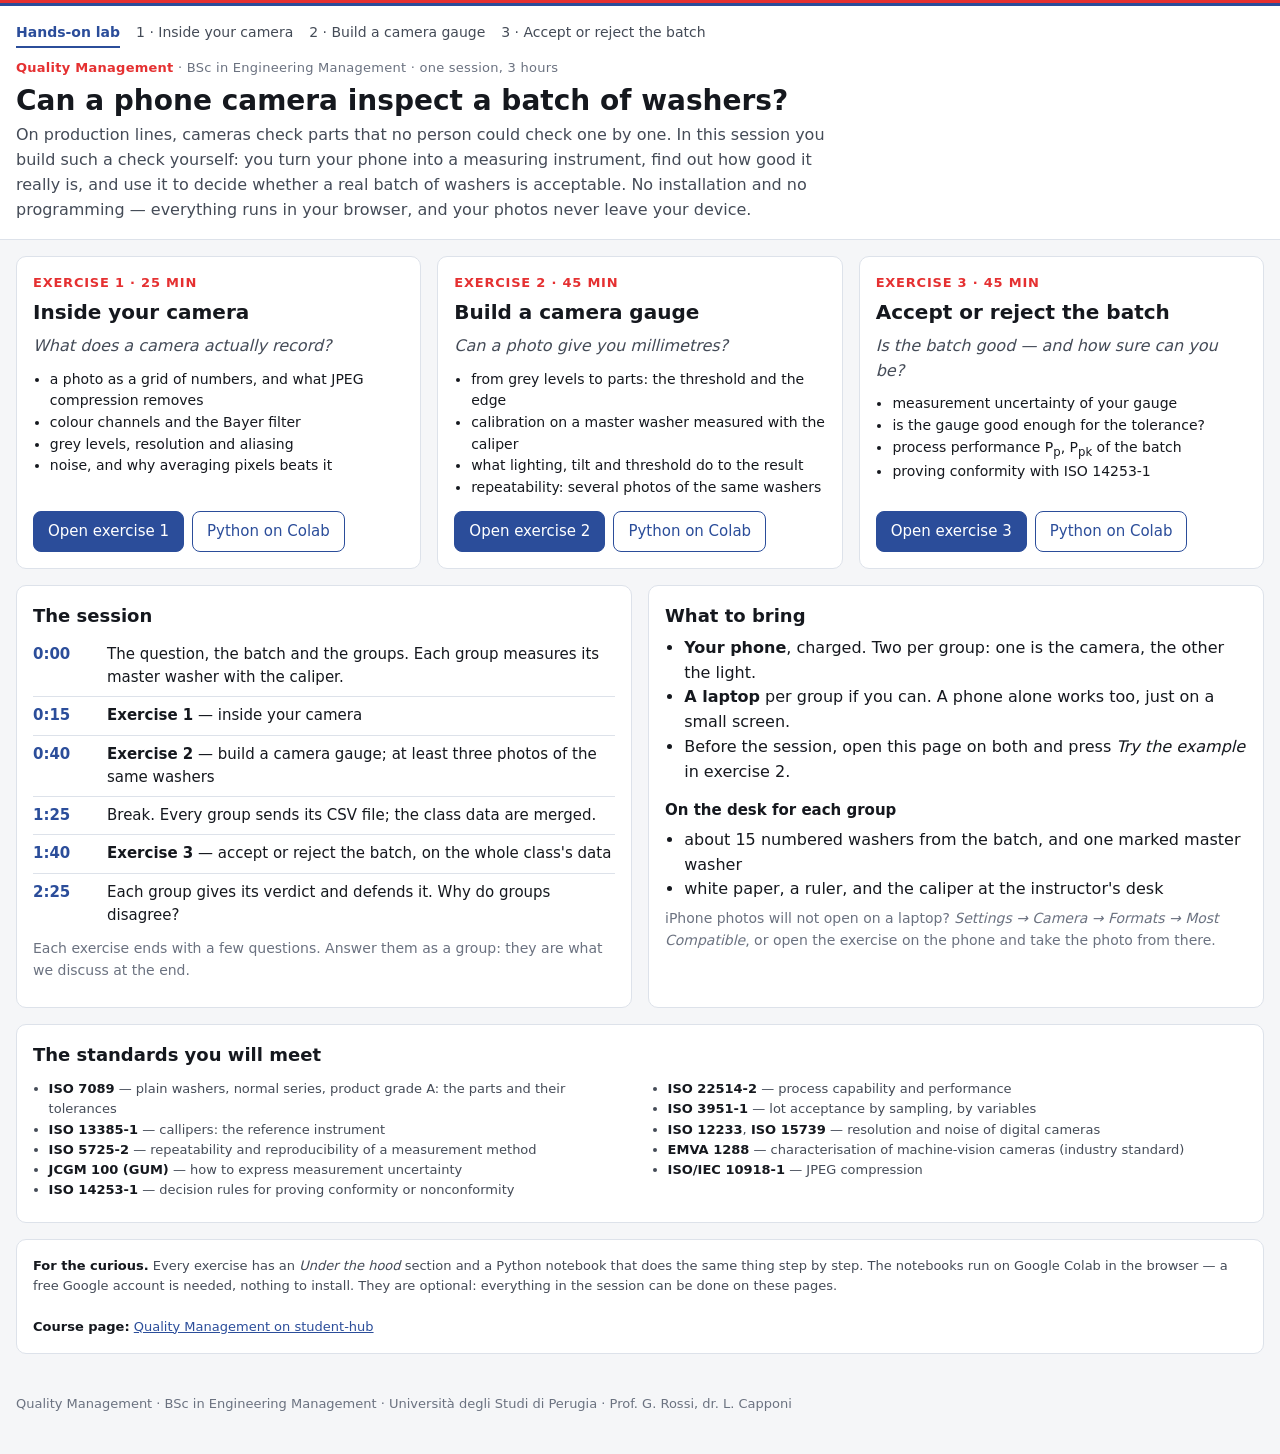
==== materials/quality-management/lab/index.html @ 6c91ad79 "update training" ====
<!DOCTYPE html>
<html lang="en">
<head>
<meta charset="utf-8">
<meta name="viewport" content="width=device-width, initial-scale=1">
<title>Hands-on lab — Quality Management</title>
<meta name="description" content="Can a phone camera inspect a batch of washers? Three hands-on exercises for the Quality Management course, University of Perugia.">
<link rel="stylesheet" href="lab.css">
</head>
<body>

<header class="top">
  <div class="rules"></div>
  <div class="top-in">
    <nav class="nav" aria-label="Lab exercises">
      <a class="home" href="index.html" aria-current="page">Hands-on lab</a>
      <a href="camera.html">1 · Inside your camera</a>
      <a href="gauge.html">2 · Build a camera gauge</a>
      <a href="batch.html">3 · Accept or reject the batch</a>
    </nav>
    <div class="crumbs"><b>Quality Management</b> · BSc in Engineering Management · one session, 3 hours</div>
    <h1>Can a phone camera inspect a batch of washers?</h1>
    <p class="lead">On production lines, cameras check parts that no person could check one by one. In this session you build such a check yourself: you turn your phone into a measuring instrument, find out how good it really is, and use it to decide whether a real batch of washers is acceptable. No installation and no programming — everything runs in your browser, and your photos never leave your device.</p>
  </div>
</header>

<main>
  <div class="ex-grid">
    <article class="card ex">
      <div class="num">Exercise 1 · 25 min</div>
      <h2>Inside your camera</h2>
      <p class="q">What does a camera actually record?</p>
      <ul>
        <li>a photo as a grid of numbers, and what JPEG compression removes</li>
        <li>colour channels and the Bayer filter</li>
        <li>grey levels, resolution and aliasing</li>
        <li>noise, and why averaging pixels beats it</li>
      </ul>
      <div class="go">
        <a class="btn" href="camera.html">Open exercise 1</a>
        <a class="btn ghost" href="https://colab.research.google.com/github/LolloCappo/student-hub/blob/main/materials/quality-management/lab/notebooks/1-inside-your-camera.ipynb" target="_blank" rel="noopener">Python on Colab</a>
      </div>
    </article>
    <article class="card ex">
      <div class="num">Exercise 2 · 45 min</div>
      <h2>Build a camera gauge</h2>
      <p class="q">Can a photo give you millimetres?</p>
      <ul>
        <li>from grey levels to parts: the threshold and the edge</li>
        <li>calibration on a master washer measured with the caliper</li>
        <li>what lighting, tilt and threshold do to the result</li>
        <li>repeatability: several photos of the same washers</li>
      </ul>
      <div class="go">
        <a class="btn" href="gauge.html">Open exercise 2</a>
        <a class="btn ghost" href="https://colab.research.google.com/github/LolloCappo/student-hub/blob/main/materials/quality-management/lab/notebooks/2-camera-gauge.ipynb" target="_blank" rel="noopener">Python on Colab</a>
      </div>
    </article>
    <article class="card ex">
      <div class="num">Exercise 3 · 45 min</div>
      <h2>Accept or reject the batch</h2>
      <p class="q">Is the batch good — and how sure can you be?</p>
      <ul>
        <li>measurement uncertainty of your gauge</li>
        <li>is the gauge good enough for the tolerance?</li>
        <li>process performance P<sub>p</sub>, P<sub>pk</sub> of the batch</li>
        <li>proving conformity with ISO 14253-1</li>
      </ul>
      <div class="go">
        <a class="btn" href="batch.html">Open exercise 3</a>
        <a class="btn ghost" href="https://colab.research.google.com/github/LolloCappo/student-hub/blob/main/materials/quality-management/lab/notebooks/3-accept-or-reject.ipynb" target="_blank" rel="noopener">Python on Colab</a>
      </div>
    </article>
  </div>

  <div class="two">
    <div class="card">
      <h2>The session</h2>
      <ul class="timeline">
        <li><span class="t">0:00</span><span>The question, the batch and the groups. Each group measures its master washer with the caliper.</span></li>
        <li><span class="t">0:15</span><span><b>Exercise 1</b> — inside your camera</span></li>
        <li><span class="t">0:40</span><span><b>Exercise 2</b> — build a camera gauge; at least three photos of the same washers</span></li>
        <li><span class="t">1:25</span><span>Break. Every group sends its CSV file; the class data are merged.</span></li>
        <li><span class="t">1:40</span><span><b>Exercise 3</b> — accept or reject the batch, on the whole class's data</span></li>
        <li><span class="t">2:25</span><span>Each group gives its verdict and defends it. Why do groups disagree?</span></li>
      </ul>
      <p class="hint">Each exercise ends with a few questions. Answer them as a group: they are what we discuss at the end.</p>
    </div>
    <div class="card">
      <h2>What to bring</h2>
      <ul class="kit">
        <li><b>Your phone</b>, charged. Two per group: one is the camera, the other the light.</li>
        <li><b>A laptop</b> per group if you can. A phone alone works too, just on a small screen.</li>
        <li>Before the session, open this page on both and press <i>Try the example</i> in exercise 2.</li>
      </ul>
      <h3>On the desk for each group</h3>
      <ul class="kit">
        <li>about 15 numbered washers from the batch, and one marked master washer</li>
        <li>white paper, a ruler, and the caliper at the instructor's desk</li>
      </ul>
      <p class="hint">iPhone photos will not open on a laptop? <i>Settings → Camera → Formats → Most Compatible</i>, or open the exercise on the phone and take the photo from there.</p>
    </div>
  </div>

  <div class="card">
    <h2>The standards you will meet</h2>
    <div class="two" style="gap:4px 24px">
      <ul class="kit std">
        <li><b>ISO 7089</b> — plain washers, normal series, product grade A: the parts and their tolerances</li>
        <li><b>ISO 13385-1</b> — callipers: the reference instrument</li>
        <li><b>ISO 5725-2</b> — repeatability and reproducibility of a measurement method</li>
        <li><b>JCGM 100 (GUM)</b> — how to express measurement uncertainty</li>
        <li><b>ISO 14253-1</b> — decision rules for proving conformity or nonconformity</li>
      </ul>
      <ul class="kit std">
        <li><b>ISO 22514-2</b> — process capability and performance</li>
        <li><b>ISO 3951-1</b> — lot acceptance by sampling, by variables</li>
        <li><b>ISO 12233</b>, <b>ISO 15739</b> — resolution and noise of digital cameras</li>
        <li><b>EMVA 1288</b> — characterisation of machine-vision cameras (industry standard)</li>
        <li><b>ISO/IEC 10918-1</b> — JPEG compression</li>
      </ul>
    </div>
  </div>

  <div class="card std">
    <b>For the curious.</b> Every exercise has an <i>Under the hood</i> section and a Python notebook that does the same thing step by step. The notebooks run on Google Colab in the browser — a free Google account is needed, nothing to install. They are optional: everything in the session can be done on these pages.
    <br><br>
    <b>Course page:</b> <a href="https://github.com/LolloCappo/student-hub/tree/main/materials/quality-management">Quality Management on student-hub</a>
  </div>
</main>

<footer>Quality Management · BSc in Engineering Management · Università degli Studi di Perugia · Prof. G. Rossi, dr. L. Capponi</footer>
</body>
</html>
---- materials/quality-management/lab/lab.css ----
/* =====================================================================
   Quality Management — hands-on lab. Shared style for every page.
   UniPG red #E53031 and blue #2B4D9A, as in the course slides.
   ===================================================================== */
:root {
  --red: #E53031; --blue: #2B4D9A;
  --ink: #15181e; --ink-2: #444b57; --muted: #6b7280;
  --line: #dde2ea; --bg: #f5f6f8; --card: #ffffff;
  --blue-weak: rgba(43, 77, 154, 0.08); --red-weak: rgba(229, 48, 49, 0.08);
  /* status: reserved for conformity decisions, always shown with a symbol and a word */
  --ok: #1f7a3a; --ok-weak: #e7f4ea; --warn: #a15c00; --warn-weak: #fff3df; --bad: #b42318; --bad-weak: #fde8e6;
  --radius: 10px;
  color-scheme: light;
}
* { box-sizing: border-box; }
html { -webkit-text-size-adjust: 100%; }
body {
  margin: 0; background: var(--bg); color: var(--ink);
  font: 16px/1.55 system-ui, -apple-system, "Segoe UI", Roboto, sans-serif;
}
a { color: var(--blue); }
code, pre, .mono { font-family: ui-monospace, "Cascadia Code", Consolas, monospace; }
code { font-size: 0.92em; background: #eef1f6; padding: 1px 5px; border-radius: 4px; }

/* ---------- header and navigation ---------- */
.top { background: var(--card); border-bottom: 1px solid var(--line); }
.top-in { max-width: 1320px; margin: 0 auto; padding: 14px 16px 16px; }
.rules { height: 3px; background: var(--red); box-shadow: 0 3px 0 var(--blue); margin-bottom: 3px; }
.nav { display: flex; flex-wrap: wrap; gap: 4px 16px; font-size: 14px; margin-bottom: 10px; }
.nav a { text-decoration: none; color: var(--ink-2); padding: 2px 0; border-bottom: 2px solid transparent; }
.nav a:hover { color: var(--blue); }
.nav a[aria-current=page] { color: var(--blue); border-bottom-color: var(--blue); font-weight: 600; }
.nav .home { color: var(--red); font-weight: 700; }
.crumbs { font-size: 13px; color: var(--muted); letter-spacing: 0.02em; }
.crumbs b { color: var(--red); font-weight: 700; }
h1 { font-size: 28px; line-height: 1.2; margin: 6px 0 6px; }
.lead { max-width: 820px; color: var(--ink-2); margin: 0; }

/* ---------- layout ---------- */
main { max-width: 1320px; margin: 0 auto; padding: 16px; }
.grid { display: grid; grid-template-columns: minmax(0, 1.35fr) minmax(0, 1fr); gap: 16px; align-items: start; }
@media (max-width: 980px) { .grid { grid-template-columns: minmax(0, 1fr); } }
.viewer { position: sticky; top: 12px; }
@media (max-width: 980px) { .viewer { position: static; } }
.two { display: grid; grid-template-columns: 1fr 1fr; gap: 16px; }
@media (max-width: 760px) { .two { grid-template-columns: 1fr; } }

.card { background: var(--card); border: 1px solid var(--line); border-radius: var(--radius); padding: 16px; margin-bottom: 16px; }
.card h2 { font-size: 18px; margin: 0 0 4px; display: flex; align-items: center; gap: 10px; }
.card h3 { font-size: 15px; margin: 14px 0 4px; }
.step-n {
  display: inline-flex; width: 26px; height: 26px; border-radius: 50%; flex: none;
  align-items: center; justify-content: center;
  background: var(--blue); color: #fff; font-size: 14px; font-weight: 700;
}
.hint { color: var(--muted); font-size: 14px; margin: 4px 0 10px; }
.why {
  border-left: 3px solid var(--red); background: var(--red-weak);
  padding: 8px 12px; border-radius: 4px; font-size: 14px; margin-top: 12px;
}
.why b { color: var(--ink); }
.note {
  border-left: 3px solid var(--blue); background: var(--blue-weak);
  padding: 8px 12px; border-radius: 4px; font-size: 14px; margin-top: 12px;
}

/* ---------- controls ---------- */
.row { display: flex; flex-wrap: wrap; gap: 8px; align-items: center; }
button, .btn {
  font: inherit; font-size: 15px; border-radius: 8px; padding: 8px 14px; cursor: pointer;
  border: 1px solid var(--blue); background: var(--blue); color: #fff; min-height: 40px;
  text-decoration: none; display: inline-flex; align-items: center; gap: 6px;
}
button.ghost, .btn.ghost { background: #fff; color: var(--blue); }
button:disabled { opacity: 0.45; cursor: not-allowed; }
button.danger { border-color: var(--bad); background: #fff; color: var(--bad); }
input[type=number], input[type=text], select {
  font: inherit; font-size: 15px; padding: 7px 10px; border: 1px solid var(--line);
  border-radius: 8px; min-height: 40px; background: #fff; color: var(--ink);
}
input[type=number] { width: 120px; }
input[type=range] { width: 100%; accent-color: var(--blue); }
label.inline { display: inline-flex; align-items: center; gap: 6px; font-size: 15px; }
.seg { display: inline-flex; flex-wrap: wrap; border: 1px solid var(--blue); border-radius: 8px; overflow: hidden; }
.seg button { border: 0; border-radius: 0; background: #fff; color: var(--blue); }
.seg button[aria-pressed=true] { background: var(--blue); color: #fff; }
.value { font-weight: 700; font-variant-numeric: tabular-nums; }
.status { font-size: 14px; color: var(--ink-2); margin-top: 8px; min-height: 1.4em; }
.status.warn { color: #9a3412; }

/* ---------- viewer ---------- */
.stage {
  position: relative; background: #e9ebef; border-radius: 8px; overflow: hidden;
  min-height: 240px; display: flex; align-items: center; justify-content: center;
}
.stage canvas { display: block; width: 100%; height: auto; cursor: crosshair; touch-action: manipulation; }
.empty { color: var(--muted); padding: 40px 20px; text-align: center; font-size: 15px; }
.toolbar { display: flex; flex-wrap: wrap; gap: 14px; margin: 10px 2px 0; font-size: 14px; color: var(--ink-2); }
.detail { display: grid; grid-template-columns: 220px minmax(0, 1fr); gap: 14px; margin-top: 12px; align-items: start; }
@media (max-width: 520px) { .detail { grid-template-columns: minmax(0, 1fr); } }
.zoombox { width: 220px; height: 220px; border-radius: 8px; background: #e9ebef; image-rendering: pixelated; }
.detail p { margin: 0 0 6px; font-size: 14px; }

/* ---------- charts ---------- */
.chart { position: relative; margin-top: 4px; }
.chart svg { display: block; width: 100%; height: auto; overflow: visible; }
.chart text { font-family: system-ui, -apple-system, "Segoe UI", Roboto, sans-serif; }
.tip {
  position: absolute; pointer-events: none; background: var(--ink); color: #fff;
  font-size: 12px; padding: 4px 8px; border-radius: 5px; white-space: nowrap;
  transform: translate(-50%, -115%); display: none; z-index: 5;
}
.legend { display: flex; gap: 14px; font-size: 13px; color: var(--ink-2); margin-top: 6px; flex-wrap: wrap; }
.sw { display: inline-block; width: 12px; height: 12px; border-radius: 3px; vertical-align: -2px; margin-right: 5px; }
.ln { display: inline-block; width: 18px; height: 0; border-top: 2px solid var(--ink); vertical-align: 3px; margin-right: 5px; }
.ln.dash { border-top-style: dashed; }

/* ---------- tables ---------- */
.tbl-wrap { overflow-x: auto; }
table { border-collapse: collapse; width: 100%; font-size: 14px; font-variant-numeric: tabular-nums; }
th { text-align: left; font-weight: 600; color: var(--ink-2); border-bottom: 2px solid var(--line); padding: 6px 8px; white-space: nowrap; }
td { border-bottom: 1px solid var(--line); padding: 5px 8px; white-space: nowrap; }
td.num, th.num { text-align: right; }
tr.sel td { background: var(--blue-weak); }
tr.master td:first-child { box-shadow: inset 3px 0 0 var(--red); }
tbody.click tr { cursor: pointer; }
td input[type=text] { width: 64px; min-height: 30px; padding: 3px 6px; font-size: 14px; }
.tag { display: inline-block; font-size: 12px; padding: 1px 7px; border-radius: 999px; border: 1px solid; white-space: nowrap; }
.tag.m { color: var(--red); border-color: var(--red); }
.tag.w { color: #9a3412; border-color: #f0b78a; background: #fff7ed; }
.st-ok { color: var(--ok); } .st-warn { color: var(--warn); } .st-bad { color: var(--bad); }
.pill { display: inline-flex; gap: 6px; align-items: center; font-weight: 600; padding: 2px 10px; border-radius: 999px; font-size: 14px; }
.pill.ok { background: var(--ok-weak); color: var(--ok); }
.pill.warn { background: var(--warn-weak); color: var(--warn); }
.pill.bad { background: var(--bad-weak); color: var(--bad); }

/* ---------- key figures ---------- */
.figs { display: grid; grid-template-columns: repeat(auto-fit, minmax(140px, 1fr)); gap: 10px; margin-top: 8px; }
.fig { border: 1px solid var(--line); border-radius: 8px; padding: 8px 10px; }
.fig .k { font-size: 12px; color: var(--muted); }
.fig .v { font-size: 20px; font-weight: 700; font-variant-numeric: tabular-nums; }
.fig .s { font-size: 12px; color: var(--ink-2); }

/* ---------- disclosure, code, lists ---------- */
details { border: 1px solid var(--line); border-radius: var(--radius); background: var(--card); margin-bottom: 16px; }
details > summary { cursor: pointer; padding: 14px 16px; font-weight: 600; list-style: none; }
details > summary::-webkit-details-marker { display: none; }
details > summary::before { content: '▸'; display: inline-block; width: 1.1em; color: var(--blue); }
details[open] > summary::before { content: '▾'; }
details > .in { padding: 0 16px 16px; }
pre {
  background: #0f1420; color: #e6e9ef; padding: 14px; border-radius: 8px; overflow-x: auto;
  font-size: 13px; line-height: 1.5; margin: 8px 0;
}
ol.q { padding-left: 1.3em; margin: 6px 0 0; }
ol.q li { margin-bottom: 8px; }
ul.kit { padding-left: 1.2em; margin: 6px 0; }
.std { font-size: 13px; color: var(--ink-2); }
.std b { color: var(--ink); }

/* ---------- home page ---------- */
.ex-grid { display: grid; grid-template-columns: repeat(3, minmax(0, 1fr)); gap: 16px; }
@media (max-width: 900px) { .ex-grid { grid-template-columns: minmax(0, 1fr); } }
.ex { display: flex; flex-direction: column; }
.ex .num { font-size: 13px; font-weight: 700; color: var(--red); letter-spacing: 0.06em; text-transform: uppercase; }
.ex h2 { font-size: 20px; margin: 4px 0 6px; display: block; }
.ex .q { font-style: italic; color: var(--ink-2); margin: 0 0 10px; }
.ex ul { padding-left: 1.2em; margin: 0 0 12px; font-size: 14px; }
.ex .go { margin-top: auto; display: flex; gap: 8px; flex-wrap: wrap; }
.timeline { list-style: none; padding: 0; margin: 6px 0 0; }
.timeline li { display: grid; grid-template-columns: 64px minmax(0, 1fr); gap: 10px; padding: 7px 0; border-bottom: 1px solid var(--line); font-size: 15px; }
.timeline li:last-child { border-bottom: 0; }
.timeline .t { font-weight: 700; color: var(--blue); font-variant-numeric: tabular-nums; }

/* ---------- lightbox ---------- */
#lightbox {
  position: fixed; inset: 0; background: #fff; z-index: 50; display: none;
  align-items: flex-start; justify-content: center; cursor: pointer;
}
#lightbox p { color: #c8c8c8; font-size: 13px; margin-top: 10px; }
footer { max-width: 1320px; margin: 0 auto; padding: 8px 16px 40px; color: var(--muted); font-size: 13px; }
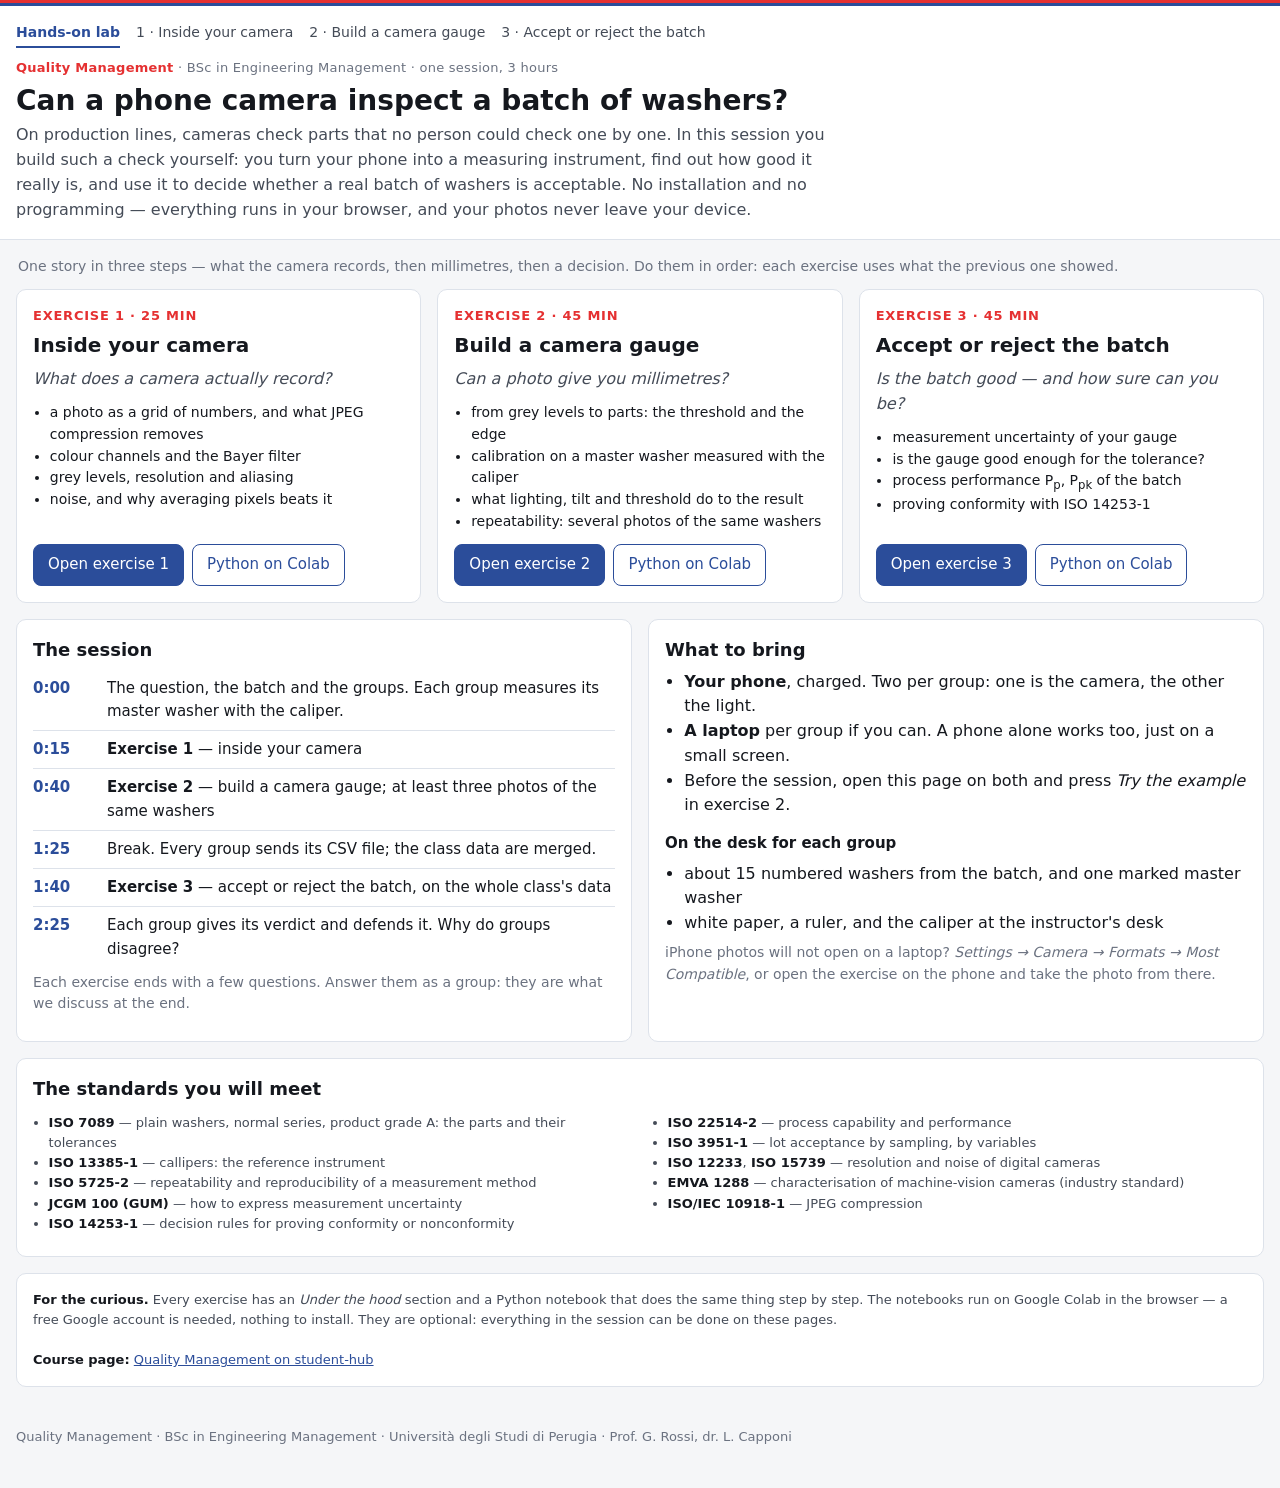
==== commit eb04c5c3: "update hands on" ====
--- a/materials/quality-management/lab/index.html
+++ b/materials/quality-management/lab/index.html
@@ -25,6 +25,7 @@
 </header>
 
 <main>
+  <p class="hint" style="margin:0 2px 12px">One story in three steps — what the camera records, then millimetres, then a decision. Do them in order: each exercise uses what the previous one showed.</p>
   <div class="ex-grid">
     <article class="card ex">
       <div class="num">Exercise 1 · 25 min</div>
--- a/materials/quality-management/lab/lab.css
+++ b/materials/quality-management/lab/lab.css
@@ -158,6 +158,23 @@
 .std { font-size: 13px; color: var(--ink-2); }
 .std b { color: var(--ink); }
 
+/* ---------- links between exercises ---------- */
+.links4 { display: grid; grid-template-columns: repeat(2, minmax(0, 1fr)); gap: 8px; margin-top: 10px; }
+@media (max-width: 760px) { .links4 { grid-template-columns: minmax(0, 1fr); } }
+.links4 a {
+  display: block; border: 1px solid var(--line); border-radius: 8px; padding: 8px 10px;
+  text-decoration: none; color: var(--ink-2); font-size: 14px; background: #fff;
+}
+.links4 a:hover { border-color: var(--blue); background: var(--blue-weak); }
+.links4 a b { color: var(--blue); }
+a.ex1 {
+  display: inline-block; font-size: 12px; font-weight: 600; color: var(--blue); text-decoration: none;
+  border: 1px solid rgba(43, 77, 154, 0.35); border-radius: 999px; padding: 0 8px; white-space: nowrap; line-height: 1.6;
+}
+a.ex1:hover { background: var(--blue-weak); }
+.card[id] { scroll-margin-top: 12px; }
+.card:target { box-shadow: 0 0 0 3px rgba(43, 77, 154, 0.35); }
+
 /* ---------- home page ---------- */
 .ex-grid { display: grid; grid-template-columns: repeat(3, minmax(0, 1fr)); gap: 16px; }
 @media (max-width: 900px) { .ex-grid { grid-template-columns: minmax(0, 1fr); } }
